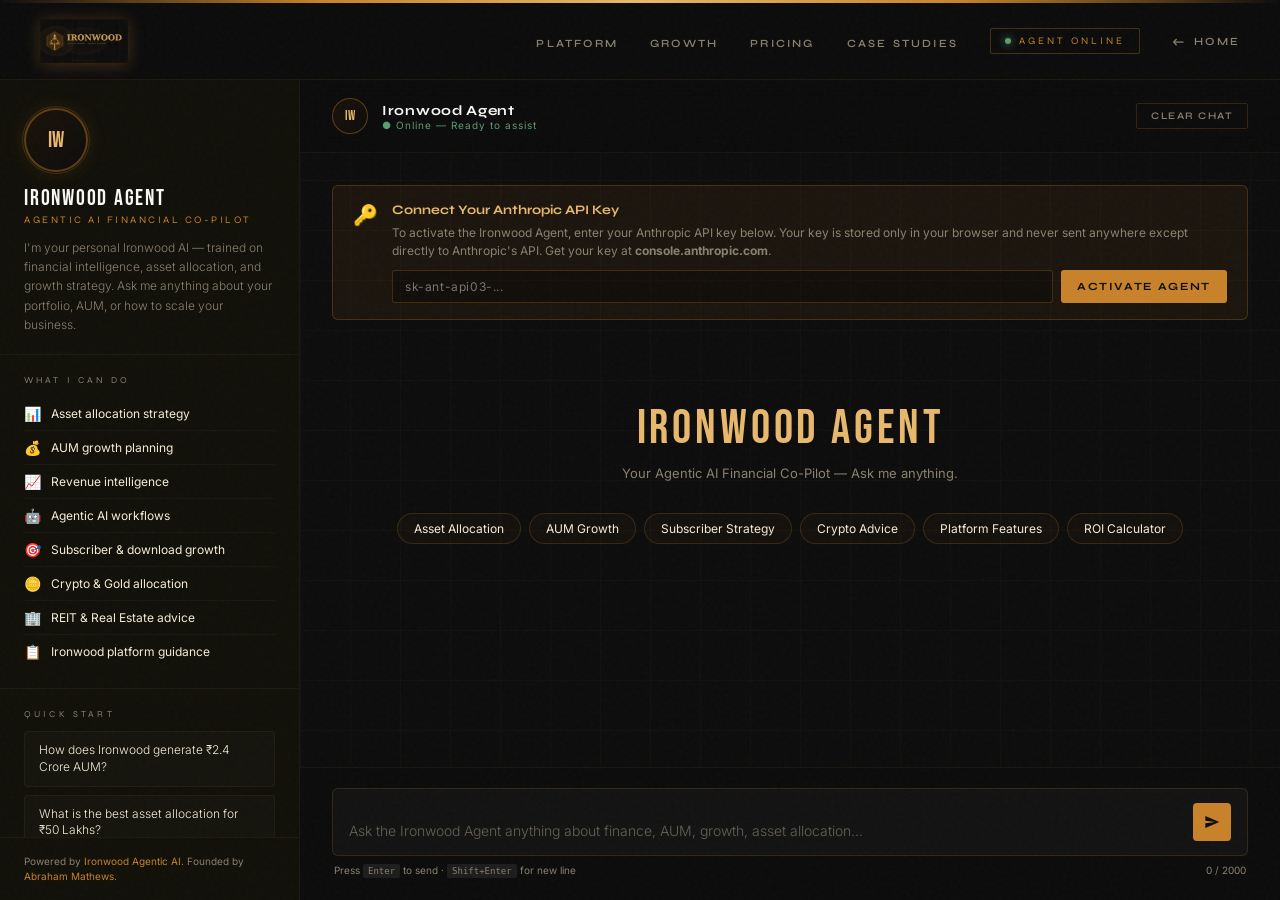
==== agent.html @ 19bc95d5 "Files added Files added" ====
<!DOCTYPE html>
<html lang="en">
<head>
<meta charset="UTF-8"/>
<meta name="viewport" content="width=device-width, initial-scale=1.0"/>
<title>Ironwood Agent — Your AI Financial Co-Pilot</title>
<link href="https://fonts.googleapis.com/css2?family=Bebas+Neue&family=DM+Serif+Display:ital@0;1&family=Syne:wght@400;600;700;800&family=Inter:wght@300;400;500&display=swap" rel="stylesheet"/>
<style>
  :root {
    --iron: #0d0d0d;
    --wood: #1a1208;
    --amber: #c8822a;
    --gold: #e8b86d;
    --cream: #f5ecd7;
    --mist: #8a8070;
    --white: #faf8f4;
    --green: #3d6b4f;
    --green-light: #5a9e72;
    --panel: #111009;
    --bubble-user: rgba(200,130,42,0.12);
    --bubble-agent: rgba(255,255,255,0.03);
  }

  *, *::before, *::after { box-sizing: border-box; margin: 0; padding: 0; }
  html, body { height: 100%; overflow: hidden; }

  body {
    background: var(--iron);
    color: var(--cream);
    font-family: 'Syne', sans-serif;
    display: flex;
    flex-direction: column;
  }

  /* ── NOISE ── */
  body::before {
    content: '';
    position: fixed; inset: 0;
    background-image: url("data:image/svg+xml,%3Csvg viewBox='0 0 256 256' xmlns='http://www.w3.org/2000/svg'%3E%3Cfilter id='n'%3E%3CfeTurbulence type='fractalNoise' baseFrequency='0.9' numOctaves='4' stitchTiles='stitch'/%3E%3C/filter%3E%3Crect width='100%25' height='100%25' filter='url(%23n)' opacity='1'/%3E%3C/svg%3E");
    opacity: 0.025; pointer-events: none; z-index: 9999;
  }

  /* ── TOP BAR ── */
  .topbar {
    flex-shrink: 0;
    height: 3px;
    background: linear-gradient(90deg, transparent, var(--amber), var(--gold), var(--amber), transparent);
  }

  /* ── NAV ── */
  nav {
    flex-shrink: 0;
    display: flex;
    justify-content: space-between;
    align-items: center;
    padding: 16px 40px;
    background: rgba(13,13,13,0.98);
    border-bottom: 1px solid rgba(200,130,42,0.1);
    z-index: 50;
  }

  .nav-logo { text-decoration: none; display: flex; align-items: center; }
  .nav-logo-img { height: 44px; width: auto; filter: drop-shadow(0 2px 8px rgba(200,130,42,0.3)); transition: filter 0.3s; }
  .nav-logo-img:hover { filter: drop-shadow(0 2px 16px rgba(200,130,42,0.6)); }

  .nav-right { display: flex; align-items: center; gap: 32px; }
  .nav-links { display: flex; gap: 32px; list-style: none; }
  .nav-links a { color: var(--mist); text-decoration: none; font-size: 11px; font-weight: 600; letter-spacing: 0.2em; text-transform: uppercase; transition: color 0.3s; }
  .nav-links a:hover { color: var(--gold); }
  .back-btn {
    display: flex; align-items: center; gap: 8px;
    font-size: 11px; font-weight: 600; letter-spacing: 0.2em; text-transform: uppercase;
    color: var(--mist); text-decoration: none; transition: color 0.3s;
  }
  .back-btn:hover { color: var(--amber); }
  .back-btn::before { content: '←'; font-size: 14px; }

  /* ── AGENT STATUS PILL ── */
  .agent-status {
    display: flex; align-items: center; gap: 8px;
    font-size: 10px; letter-spacing: 0.3em; text-transform: uppercase;
    color: var(--amber);
    border: 1px solid rgba(200,130,42,0.3);
    padding: 6px 14px; border-radius: 2px;
  }
  .status-dot {
    width: 6px; height: 6px; border-radius: 50%;
    background: var(--green-light);
    box-shadow: 0 0 8px var(--green-light);
    animation: pulse 2s infinite;
  }
  @keyframes pulse { 0%,100%{opacity:1;} 50%{opacity:0.4;} }

  /* ── MAIN LAYOUT ── */
  .chat-layout {
    flex: 1;
    display: grid;
    grid-template-columns: 300px 1fr;
    overflow: hidden;
  }

  /* ── LEFT SIDEBAR ── */
  .sidebar {
    background: var(--panel);
    border-right: 1px solid rgba(200,130,42,0.08);
    display: flex;
    flex-direction: column;
    overflow: hidden;
  }

  .sidebar-header {
    padding: 28px 24px 20px;
    border-bottom: 1px solid rgba(200,130,42,0.08);
  }

  .agent-avatar {
    width: 64px; height: 64px;
    border-radius: 50%;
    border: 2px solid rgba(200,130,42,0.4);
    background: linear-gradient(135deg, #1a1208, #0d0d0d);
    display: flex; align-items: center; justify-content: center;
    font-family: 'Bebas Neue', sans-serif;
    font-size: 22px; color: var(--gold);
    margin-bottom: 16px;
    box-shadow: 0 0 20px rgba(200,130,42,0.15);
    position: relative;
    flex-shrink: 0;
  }

  .agent-avatar::after {
    content: '';
    position: absolute; inset: -4px;
    border-radius: 50%;
    border: 1px solid rgba(200,130,42,0.2);
    animation: spinRing 8s linear infinite;
  }
  @keyframes spinRing { to { transform: rotate(360deg); } }

  .agent-name {
    font-family: 'Bebas Neue', sans-serif;
    font-size: 22px; letter-spacing: 0.08em; color: var(--white);
    line-height: 1;
  }
  .agent-role {
    font-size: 10px; letter-spacing: 0.25em; text-transform: uppercase;
    color: var(--amber); margin-top: 4px; margin-bottom: 12px;
  }
  .agent-desc {
    font-family: 'Inter', sans-serif;
    font-size: 12px; font-weight: 300;
    color: var(--mist); line-height: 1.6;
  }

  /* Capabilities list */
  .capabilities {
    padding: 20px 24px;
    border-bottom: 1px solid rgba(200,130,42,0.08);
    flex-shrink: 0;
  }
  .cap-label {
    font-size: 9px; letter-spacing: 0.35em; text-transform: uppercase;
    color: var(--mist); margin-bottom: 12px;
  }
  .cap-item {
    display: flex; align-items: center; gap: 10px;
    padding: 8px 0;
    font-size: 12px; color: var(--cream);
    font-family: 'Inter', sans-serif; font-weight: 400;
    border-bottom: 1px solid rgba(255,255,255,0.03);
  }
  .cap-item:last-child { border-bottom: none; }
  .cap-icon { font-size: 14px; flex-shrink: 0; }

  /* Quick starters */
  .starters {
    padding: 20px 24px;
    flex: 1; overflow-y: auto;
  }
  .starters::-webkit-scrollbar { width: 3px; }
  .starters::-webkit-scrollbar-thumb { background: rgba(200,130,42,0.2); border-radius: 2px; }

  .starters-label {
    font-size: 9px; letter-spacing: 0.35em; text-transform: uppercase;
    color: var(--mist); margin-bottom: 12px;
  }
  .starter-btn {
    display: block; width: 100%;
    text-align: left; cursor: pointer;
    background: rgba(255,255,255,0.02);
    border: 1px solid rgba(200,130,42,0.08);
    border-radius: 4px;
    padding: 10px 14px;
    font-family: 'Inter', sans-serif;
    font-size: 12px; font-weight: 300;
    color: var(--cream); line-height: 1.4;
    margin-bottom: 8px;
    transition: all 0.25s;
  }
  .starter-btn:hover {
    border-color: rgba(200,130,42,0.35);
    background: rgba(200,130,42,0.06);
    color: var(--gold);
  }

  /* Sidebar footer */
  .sidebar-footer {
    padding: 16px 24px;
    border-top: 1px solid rgba(200,130,42,0.08);
    flex-shrink: 0;
  }
  .sidebar-footer p {
    font-size: 10px; color: var(--mist);
    font-family: 'Inter', sans-serif; line-height: 1.5;
  }
  .sidebar-footer span { color: var(--amber); }

  /* ── CHAT AREA ── */
  .chat-area {
    display: flex;
    flex-direction: column;
    overflow: hidden;
    background: var(--iron);
    position: relative;
  }

  /* Background grid */
  .chat-area::before {
    content: '';
    position: absolute; inset: 0;
    background-image:
      linear-gradient(rgba(200,130,42,0.03) 1px, transparent 1px),
      linear-gradient(90deg, rgba(200,130,42,0.03) 1px, transparent 1px);
    background-size: 50px 50px;
    pointer-events: none;
  }

  /* Chat header */
  .chat-header {
    flex-shrink: 0;
    padding: 18px 32px;
    border-bottom: 1px solid rgba(200,130,42,0.08);
    display: flex;
    align-items: center;
    justify-content: space-between;
    background: rgba(13,13,13,0.6);
    backdrop-filter: blur(10px);
    position: relative; z-index: 2;
  }

  .chat-header-left { display: flex; align-items: center; gap: 14px; }
  .chat-header-avatar {
    width: 36px; height: 36px; border-radius: 50%;
    border: 1px solid rgba(200,130,42,0.4);
    background: linear-gradient(135deg, #1a1208, #0d0d0d);
    display: flex; align-items: center; justify-content: center;
    font-family: 'Bebas Neue', sans-serif; font-size: 13px; color: var(--gold);
  }
  .chat-header-name {
    font-size: 14px; font-weight: 700; color: var(--white);
    letter-spacing: 0.05em;
  }
  .chat-header-sub {
    font-size: 10px; color: var(--green-light);
    font-family: 'Inter', sans-serif;
    letter-spacing: 0.1em;
  }
  .clear-btn {
    background: transparent;
    border: 1px solid rgba(200,130,42,0.2);
    color: var(--mist); font-size: 10px;
    letter-spacing: 0.15em; text-transform: uppercase;
    padding: 6px 14px; border-radius: 2px; cursor: pointer;
    font-family: 'Syne', sans-serif; font-weight: 600;
    transition: all 0.25s;
  }
  .clear-btn:hover { border-color: var(--amber); color: var(--amber); }

  /* Messages scroll area */
  #messages {
    flex: 1;
    overflow-y: auto;
    padding: 32px;
    display: flex;
    flex-direction: column;
    gap: 24px;
    position: relative; z-index: 1;
    scroll-behavior: smooth;
  }
  #messages::-webkit-scrollbar { width: 4px; }
  #messages::-webkit-scrollbar-thumb { background: rgba(200,130,42,0.2); border-radius: 2px; }

  /* Message bubbles */
  .msg {
    display: flex;
    gap: 14px;
    animation: msgIn 0.4s cubic-bezier(0.16,1,0.3,1) both;
    max-width: 820px;
  }
  @keyframes msgIn {
    from { opacity: 0; transform: translateY(12px); }
    to   { opacity: 1; transform: translateY(0); }
  }

  .msg.user { flex-direction: row-reverse; align-self: flex-end; }
  .msg.agent { align-self: flex-start; }

  .msg-avatar {
    width: 36px; height: 36px; border-radius: 50%;
    display: flex; align-items: center; justify-content: center;
    font-family: 'Bebas Neue', sans-serif; font-size: 13px;
    flex-shrink: 0; margin-top: 2px;
  }
  .msg.agent .msg-avatar {
    background: linear-gradient(135deg, #1a1208, #0d0d0d);
    border: 1px solid rgba(200,130,42,0.35);
    color: var(--gold);
    box-shadow: 0 0 12px rgba(200,130,42,0.1);
  }
  .msg.user .msg-avatar {
    background: linear-gradient(135deg, #1e3a5f, #0d1520);
    border: 1px solid rgba(90,158,114,0.35);
    color: var(--green-light);
  }

  .msg-body { display: flex; flex-direction: column; gap: 4px; max-width: 680px; }

  .msg-name {
    font-size: 10px; letter-spacing: 0.2em; text-transform: uppercase;
    font-weight: 600;
  }
  .msg.agent .msg-name { color: var(--amber); }
  .msg.user  .msg-name { color: var(--green-light); text-align: right; }

  .msg-bubble {
    padding: 16px 20px;
    border-radius: 4px;
    font-family: 'Inter', sans-serif;
    font-size: 14px; font-weight: 300;
    line-height: 1.75;
    position: relative;
  }
  .msg.agent .msg-bubble {
    background: var(--bubble-agent);
    border: 1px solid rgba(200,130,42,0.1);
    color: var(--cream);
    border-radius: 2px 8px 8px 8px;
  }
  .msg.user .msg-bubble {
    background: var(--bubble-user);
    border: 1px solid rgba(200,130,42,0.2);
    color: var(--cream);
    border-radius: 8px 2px 8px 8px;
  }
  .msg-bubble strong { color: var(--gold); font-weight: 600; }
  .msg-bubble em { color: var(--amber); font-style: normal; }

  /* Typing indicator */
  .typing-indicator { display: flex; gap: 5px; padding: 6px 4px; }
  .typing-dot {
    width: 7px; height: 7px; border-radius: 50%;
    background: var(--amber); opacity: 0.6;
    animation: typingBounce 1.2s infinite ease-in-out;
  }
  .typing-dot:nth-child(2) { animation-delay: 0.2s; }
  .typing-dot:nth-child(3) { animation-delay: 0.4s; }
  @keyframes typingBounce {
    0%,80%,100%{ transform: translateY(0); opacity:0.4; }
    40%{ transform: translateY(-6px); opacity:1; }
  }

  /* ── INPUT AREA ── */
  .input-area {
    flex-shrink: 0;
    padding: 20px 32px 24px;
    background: rgba(13,13,13,0.8);
    backdrop-filter: blur(10px);
    border-top: 1px solid rgba(200,130,42,0.08);
    position: relative; z-index: 2;
  }

  .input-wrap {
    display: flex; gap: 12px; align-items: flex-end;
    background: rgba(255,255,255,0.03);
    border: 1px solid rgba(200,130,42,0.18);
    border-radius: 6px;
    padding: 14px 16px;
    transition: border-color 0.3s;
  }
  .input-wrap:focus-within { border-color: rgba(200,130,42,0.5); }

  #userInput {
    flex: 1; background: transparent; border: none; outline: none;
    color: var(--cream);
    font-family: 'Inter', sans-serif; font-size: 14px; font-weight: 300;
    line-height: 1.5; resize: none;
    max-height: 120px; min-height: 20px;
    scrollbar-width: thin;
  }
  #userInput::placeholder { color: var(--mist); opacity: 0.7; }

  .send-btn {
    width: 38px; height: 38px; border-radius: 4px;
    background: var(--amber); border: none; cursor: pointer;
    display: flex; align-items: center; justify-content: center;
    transition: background 0.25s, transform 0.2s;
    flex-shrink: 0;
  }
  .send-btn:hover { background: var(--gold); transform: scale(1.05); }
  .send-btn:disabled { background: rgba(200,130,42,0.3); cursor: not-allowed; transform: none; }
  .send-btn svg { width: 16px; height: 16px; fill: var(--iron); }

  .input-meta {
    display: flex; justify-content: space-between; align-items: center;
    margin-top: 8px; padding: 0 2px;
  }
  .input-hint { font-size: 10px; color: var(--mist); font-family: 'Inter', sans-serif; }
  .input-hint kbd { background: rgba(255,255,255,0.07); padding: 2px 5px; border-radius: 2px; font-family: monospace; font-size: 9px; }
  .char-count { font-size: 10px; color: var(--mist); font-family: 'Inter', sans-serif; }

  /* ── API KEY BANNER ── */
  #apiKeyBanner {
    background: rgba(200,130,42,0.08);
    border: 1px solid rgba(200,130,42,0.25);
    border-radius: 6px;
    padding: 16px 20px;
    margin-bottom: 16px;
    display: none;
  }
  #apiKeyBanner.show { display: flex; gap: 14px; align-items: flex-start; }
  .banner-icon { font-size: 20px; flex-shrink: 0; margin-top: 1px; }
  .banner-text { flex: 1; }
  .banner-title { font-size: 13px; font-weight: 700; color: var(--gold); margin-bottom: 6px; }
  .banner-desc { font-size: 12px; color: var(--mist); font-family: 'Inter', sans-serif; line-height: 1.5; }
  .api-input-row { display: flex; gap: 8px; margin-top: 10px; }
  #apiKeyInput {
    flex: 1; background: rgba(0,0,0,0.3);
    border: 1px solid rgba(200,130,42,0.25);
    border-radius: 3px; padding: 8px 12px;
    color: var(--cream); font-family: 'Inter', sans-serif; font-size: 12px;
    outline: none; letter-spacing: 0.05em;
  }
  #apiKeyInput:focus { border-color: var(--amber); }
  #apiKeySave {
    background: var(--amber); border: none; border-radius: 3px;
    padding: 8px 16px; color: var(--iron);
    font-family: 'Syne', sans-serif; font-weight: 700;
    font-size: 11px; letter-spacing: 0.15em; text-transform: uppercase;
    cursor: pointer; transition: background 0.2s; white-space: nowrap;
  }
  #apiKeySave:hover { background: var(--gold); }

  /* ── WELCOME STATE ── */
  .welcome-msg {
    text-align: center; padding: 40px 20px;
    animation: fadeUp 0.8s ease both;
  }
  @keyframes fadeUp { from{opacity:0;transform:translateY(20px);} to{opacity:1;transform:translateY(0);} }
  .welcome-logo { font-family: 'Bebas Neue', sans-serif; font-size: 48px; color: var(--gold); letter-spacing: 0.08em; margin-bottom: 8px; }
  .welcome-sub { font-size: 13px; color: var(--mist); font-family: 'Inter', sans-serif; margin-bottom: 32px; }
  .welcome-chips { display: flex; flex-wrap: wrap; gap: 8px; justify-content: center; }
  .chip {
    border: 1px solid rgba(200,130,42,0.2);
    border-radius: 20px; padding: 7px 16px;
    font-size: 12px; color: var(--cream);
    cursor: pointer; transition: all 0.2s;
    background: rgba(200,130,42,0.04);
    font-family: 'Inter', sans-serif;
  }
  .chip:hover { border-color: var(--amber); color: var(--gold); background: rgba(200,130,42,0.1); }
</style>
</head>
<body>

<div class="topbar"></div>

<!-- NAV -->
<nav>
  <a class="nav-logo" href="index.html">
    <img src="[data-uri]" alt="Ironwood" class="nav-logo-img"/>
  </a>
  <div class="nav-right">
    <ul class="nav-links">
      <li><a href="platform.html">Platform</a></li>
      <li><a href="growth.html">Growth</a></li>
      <li><a href="pricing.html">Pricing</a></li>
      <li><a href="casestudies.html">Case Studies</a></li>
    </ul>
    <div class="agent-status"><div class="status-dot"></div>Agent Online</div>
    <a class="back-btn" href="index.html">Home</a>
  </div>
</nav>

<!-- MAIN LAYOUT -->
<div class="chat-layout">

  <!-- SIDEBAR -->
  <aside class="sidebar">
    <div class="sidebar-header">
      <div class="agent-avatar">IW</div>
      <div class="agent-name">Ironwood Agent</div>
      <div class="agent-role">Agentic AI Financial Co-Pilot</div>
      <p class="agent-desc">I'm your personal Ironwood AI — trained on financial intelligence, asset allocation, and growth strategy. Ask me anything about your portfolio, AUM, or how to scale your business.</p>
    </div>

    <div class="capabilities">
      <div class="cap-label">What I Can Do</div>
      <div class="cap-item"><span class="cap-icon">📊</span>Asset allocation strategy</div>
      <div class="cap-item"><span class="cap-icon">💰</span>AUM growth planning</div>
      <div class="cap-item"><span class="cap-icon">📈</span>Revenue intelligence</div>
      <div class="cap-item"><span class="cap-icon">🤖</span>Agentic AI workflows</div>
      <div class="cap-item"><span class="cap-icon">🎯</span>Subscriber & download growth</div>
      <div class="cap-item"><span class="cap-icon">🪙</span>Crypto & Gold allocation</div>
      <div class="cap-item"><span class="cap-icon">🏢</span>REIT & Real Estate advice</div>
      <div class="cap-item"><span class="cap-icon">📋</span>Ironwood platform guidance</div>
    </div>

    <div class="starters">
      <div class="starters-label">Quick Start</div>
      <button class="starter-btn" onclick="sendStarter(this)">How does Ironwood generate ₹2.4 Crore AUM?</button>
      <button class="starter-btn" onclick="sendStarter(this)">What is the best asset allocation for ₹50 Lakhs?</button>
      <button class="starter-btn" onclick="sendStarter(this)">How can I grow to 50K subscribers using Ironwood?</button>
      <button class="starter-btn" onclick="sendStarter(this)">Explain Ironwood's agentic AI platform.</button>
      <button class="starter-btn" onclick="sendStarter(this)">What is the difference between Pro and Enterprise plans?</button>
      <button class="starter-btn" onclick="sendStarter(this)">How does Ironwood handle crypto allocation?</button>
      <button class="starter-btn" onclick="sendStarter(this)">Who is Abraham Mathews?</button>
      <button class="starter-btn" onclick="sendStarter(this)">What ROI can I expect in year one?</button>
    </div>

    <div class="sidebar-footer">
      <p>Powered by <span>Ironwood Agentic AI</span>. Founded by <span>Abraham Mathews</span>.</p>
    </div>
  </aside>

  <!-- CHAT AREA -->
  <div class="chat-area">
    <div class="chat-header">
      <div class="chat-header-left">
        <div class="chat-header-avatar">IW</div>
        <div>
          <div class="chat-header-name">Ironwood Agent</div>
          <div class="chat-header-sub">● Online — Ready to assist</div>
        </div>
      </div>
      <button class="clear-btn" onclick="clearChat()">Clear Chat</button>
    </div>

    <div id="messages">
      <!-- API Key Banner -->
      <div id="apiKeyBanner" class="show">
        <div class="banner-icon">🔑</div>
        <div class="banner-text">
          <div class="banner-title">Connect Your Anthropic API Key</div>
          <div class="banner-desc">To activate the Ironwood Agent, enter your Anthropic API key below. Your key is stored only in your browser and never sent anywhere except directly to Anthropic's API. Get your key at <strong>console.anthropic.com</strong>.</div>
          <div class="api-input-row">
            <input type="password" id="apiKeyInput" placeholder="sk-ant-api03-..." />
            <button id="apiKeySave" onclick="saveApiKey()">Activate Agent</button>
          </div>
        </div>
      </div>

      <!-- Welcome state -->
      <div class="welcome-msg" id="welcomeState">
        <div class="welcome-logo">IRONWOOD AGENT</div>
        <div class="welcome-sub">Your Agentic AI Financial Co-Pilot — Ask me anything.</div>
        <div class="welcome-chips">
          <div class="chip" onclick="sendStarter(this)">Asset Allocation</div>
          <div class="chip" onclick="sendStarter(this)">AUM Growth</div>
          <div class="chip" onclick="sendStarter(this)">Subscriber Strategy</div>
          <div class="chip" onclick="sendStarter(this)">Crypto Advice</div>
          <div class="chip" onclick="sendStarter(this)">Platform Features</div>
          <div class="chip" onclick="sendStarter(this)">ROI Calculator</div>
        </div>
      </div>
    </div>

    <!-- Input area -->
    <div class="input-area">
      <div id="apiKeyBanner2" style="display:none"><!-- placeholder --></div>
      <div class="input-wrap">
        <textarea id="userInput" rows="1" placeholder="Ask the Ironwood Agent anything about finance, AUM, growth, asset allocation…" onkeydown="handleKey(event)" oninput="autoResize(this); updateCount()"></textarea>
        <button class="send-btn" id="sendBtn" onclick="sendMessage()" title="Send message">
          <svg viewBox="0 0 24 24" xmlns="http://www.w3.org/2000/svg"><path d="M2.01 21L23 12 2.01 3 2 10l15 2-15 2z"/></svg>
        </button>
      </div>
      <div class="input-meta">
        <span class="input-hint">Press <kbd>Enter</kbd> to send · <kbd>Shift+Enter</kbd> for new line</span>
        <span class="char-count" id="charCount">0 / 2000</span>
      </div>
    </div>
  </div>

</div>

<script>
// ── STATE ─────────────────────────────────────────────────────────────────────
let apiKey = localStorage.getItem('ironwood_api_key') || '';
let messages = []; // conversation history for API
let isLoading = false;

const SYSTEM_PROMPT = `You are the Ironwood Agent — the official AI financial co-pilot of Ironwood, an Agentic AI Powered Financial Platform founded by Abraham Mathews.

About Ironwood:
- Founded by Abraham Mathews, Founder & CEO
- Agentic AI Powered Financial Platform
- Key metrics: 60K+ downloads, 50K+ subscribers, ₹2.4 Crore AUM generation, 218% average ROI, 94% retention
- Asset allocation: Equities 38%, Debt/Bonds 28%, Real Estate 18%, Gold 10%, Crypto 6%
- Plans: Free (5K downloads, 1K subscribers), Pro ₹4,999/month (full suite), Enterprise (custom)
- Growth trajectory: M1 ₹8L AUM → M18 ₹2.4Cr AUM

Your personality:
- Expert, confident, warm — like a brilliant wealth advisor who genuinely cares
- Use ₹ (Rupees) for all monetary values
- Reference Ironwood features naturally in answers
- Be specific and data-driven — use real figures from Ironwood
- Occasionally reference Abraham Mathews when discussing company vision
- Keep responses concise but comprehensive — use bullet points where helpful
- Format key numbers in bold when possible
- Always be helpful, never dismissive

You can help with: asset allocation strategy, AUM growth, subscriber and download growth, Ironwood platform features, pricing advice, crypto and gold allocation, REIT investments, financial planning, and general wealth management.`;

// ── INIT ──────────────────────────────────────────────────────────────────────
window.onload = () => {
  if (apiKey) {
    document.getElementById('apiKeyBanner').classList.remove('show');
    document.getElementById('apiKeyInput').value = apiKey;
  }
  autoResize(document.getElementById('userInput'));
};

// ── API KEY ───────────────────────────────────────────────────────────────────
function saveApiKey() {
  const val = document.getElementById('apiKeyInput').value.trim();
  if (!val.startsWith('sk-')) {
    alert('Please enter a valid Anthropic API key starting with sk-');
    return;
  }
  apiKey = val;
  localStorage.setItem('ironwood_api_key', apiKey);
  document.getElementById('apiKeyBanner').classList.remove('show');
  addAgentMessage('✅ API key activated! I'm the **Ironwood Agent** — your Agentic AI financial co-pilot, built by *Abraham Mathews*. I can help you with asset allocation, AUM growth, subscriber strategy, platform features, and much more. What would you like to explore today?');
}

// ── SEND MESSAGE ──────────────────────────────────────────────────────────────
async function sendMessage() {
  const input = document.getElementById('userInput');
  const text = input.value.trim();
  if (!text || isLoading) return;

  if (!apiKey) {
    document.getElementById('apiKeyBanner').classList.add('show');
    document.getElementById('apiKeyInput').focus();
    return;
  }

  // Hide welcome
  const welcome = document.getElementById('welcomeState');
  if (welcome) welcome.style.display = 'none';

  // Add user bubble
  addUserMessage(text);
  input.value = '';
  autoResize(input);
  updateCount();

  // Add to history
  messages.push({ role: 'user', content: text });

  // Show typing
  isLoading = true;
  document.getElementById('sendBtn').disabled = true;
  const typingId = showTyping();

  try {
    const response = await fetch('https://api.anthropic.com/v1/messages', {
      method: 'POST',
      headers: {
        'Content-Type': 'application/json',
        'x-api-key': apiKey,
        'anthropic-version': '2023-06-01',
        'anthropic-dangerous-direct-browser-access': 'true'
      },
      body: JSON.stringify({
        model: 'claude-sonnet-4-20250514',
        max_tokens: 1024,
        system: SYSTEM_PROMPT,
        messages: messages
      })
    });

    removeTyping(typingId);

    if (!response.ok) {
      const err = await response.json().catch(()=>({}));
      if (response.status === 401) {
        addAgentMessage('❌ Invalid API key. Please click **Clear Chat** and re-enter your Anthropic API key.');
        apiKey = '';
        localStorage.removeItem('ironwood_api_key');
      } else if (response.status === 429) {
        addAgentMessage('⏳ Rate limit reached. Please wait a moment and try again.');
      } else {
        addAgentMessage('⚠️ Something went wrong. Please try again. Error: ' + (err.error?.message || response.status));
      }
    } else {
      const data = await response.json();
      const reply = data.content?.[0]?.text || 'I apologise — I couldn't generate a response. Please try again.';
      messages.push({ role: 'assistant', content: reply });
      addAgentMessage(reply);
    }
  } catch (err) {
    removeTyping(typingId);
    if (err.name === 'TypeError' && err.message.includes('fetch')) {
      addAgentMessage('🌐 Network error. Please check your connection and try again.');
    } else {
      addAgentMessage('⚠️ Unexpected error: ' + err.message);
    }
  }

  isLoading = false;
  document.getElementById('sendBtn').disabled = false;
  document.getElementById('userInput').focus();
}

// ── RENDER HELPERS ────────────────────────────────────────────────────────────
function addUserMessage(text) {
  const msgsEl = document.getElementById('messages');
  const div = document.createElement('div');
  div.className = 'msg user';
  div.innerHTML = `
    <div class="msg-avatar">YOU</div>
    <div class="msg-body">
      <div class="msg-name">You</div>
      <div class="msg-bubble">${escapeHtml(text)}</div>
    </div>`;
  msgsEl.appendChild(div);
  scrollBottom();
}

function addAgentMessage(text) {
  const msgsEl = document.getElementById('messages');
  const div = document.createElement('div');
  div.className = 'msg agent';
  div.innerHTML = `
    <div class="msg-avatar">IW</div>
    <div class="msg-body">
      <div class="msg-name">Ironwood Agent</div>
      <div class="msg-bubble">${formatMarkdown(text)}</div>
    </div>`;
  msgsEl.appendChild(div);
  scrollBottom();
}

function showTyping() {
  const msgsEl = document.getElementById('messages');
  const id = 'typing_' + Date.now();
  const div = document.createElement('div');
  div.className = 'msg agent';
  div.id = id;
  div.innerHTML = `
    <div class="msg-avatar">IW</div>
    <div class="msg-body">
      <div class="msg-name">Ironwood Agent</div>
      <div class="msg-bubble"><div class="typing-indicator"><div class="typing-dot"></div><div class="typing-dot"></div><div class="typing-dot"></div></div></div>
    </div>`;
  msgsEl.appendChild(div);
  scrollBottom();
  return id;
}

function removeTyping(id) {
  const el = document.getElementById(id);
  if (el) el.remove();
}

function scrollBottom() {
  const msgsEl = document.getElementById('messages');
  requestAnimationFrame(() => { msgsEl.scrollTop = msgsEl.scrollHeight; });
}

// ── MARKDOWN FORMATTER ────────────────────────────────────────────────────────
function formatMarkdown(text) {
  return text
    .replace(/&/g,'&amp;').replace(/</g,'&lt;').replace(/>/g,'&gt;')
    .replace(/\*\*(.+?)\*\*/g,'<strong>$1</strong>')
    .replace(/\*(.+?)\*/g,'<em style="color:var(--amber);font-style:normal">$1</em>')
    .replace(/`([^`]+)`/g,'<code style="background:rgba(200,130,42,0.1);padding:2px 6px;border-radius:3px;font-size:12px;font-family:monospace">$1</code>')
    .replace(/^### (.+)$/gm,'<div style="font-family:Bebas Neue,sans-serif;font-size:18px;color:var(--gold);letter-spacing:0.08em;margin:12px 0 6px">$1</div>')
    .replace(/^## (.+)$/gm,'<div style="font-family:Bebas Neue,sans-serif;font-size:22px;color:var(--gold);letter-spacing:0.08em;margin:14px 0 8px">$1</div>')
    .replace(/^- (.+)$/gm,'<div style="display:flex;gap:8px;margin:3px 0"><span style="color:var(--amber);flex-shrink:0">◆</span><span>$1</span></div>')
    .replace(/^\d+\. (.+)$/gm,'<div style="display:flex;gap:8px;margin:3px 0"><span style="color:var(--amber);flex-shrink:0">→</span><span>$1</span></div>')
    .replace(/₹([\d,\.]+[KLCrMB]*)/g,'<strong style="color:var(--gold)">₹$1</strong>')
    .replace(/\n\n/g,'<br><br>').replace(/\n/g,'<br>');
}

function escapeHtml(text) {
  return text.replace(/&/g,'&amp;').replace(/</g,'&lt;').replace(/>/g,'&gt;').replace(/\n/g,'<br>');
}

// ── STARTER QUESTIONS ─────────────────────────────────────────────────────────
function sendStarter(el) {
  const text = el.textContent.trim();
  const input = document.getElementById('userInput');
  input.value = text;
  autoResize(input);
  updateCount();
  sendMessage();
}

// ── UI HELPERS ────────────────────────────────────────────────────────────────
function handleKey(e) {
  if (e.key === 'Enter' && !e.shiftKey) {
    e.preventDefault();
    sendMessage();
  }
}

function autoResize(el) {
  el.style.height = 'auto';
  el.style.height = Math.min(el.scrollHeight, 120) + 'px';
}

function updateCount() {
  const val = document.getElementById('userInput').value;
  document.getElementById('charCount').textContent = val.length + ' / 2000';
}

function clearChat() {
  messages = [];
  const msgsEl = document.getElementById('messages');
  // Keep the banner and remove all message divs
  const msgDivs = msgsEl.querySelectorAll('.msg');
  msgDivs.forEach(m => m.remove());
  // Restore welcome
  let welcome = document.getElementById('welcomeState');
  if (!welcome) {
    welcome = document.createElement('div');
    welcome.className = 'welcome-msg';
    welcome.id = 'welcomeState';
    welcome.innerHTML = `
      <div class="welcome-logo">IRONWOOD AGENT</div>
      <div class="welcome-sub">Your Agentic AI Financial Co-Pilot — Ask me anything.</div>
      <div class="welcome-chips">
        <div class="chip" onclick="sendStarter(this)">Asset Allocation</div>
        <div class="chip" onclick="sendStarter(this)">AUM Growth</div>
        <div class="chip" onclick="sendStarter(this)">Subscriber Strategy</div>
        <div class="chip" onclick="sendStarter(this)">Crypto Advice</div>
        <div class="chip" onclick="sendStarter(this)">Platform Features</div>
        <div class="chip" onclick="sendStarter(this)">ROI Calculator</div>
      </div>`;
    msgsEl.appendChild(welcome);
  } else {
    welcome.style.display = '';
  }
  if (!apiKey) {
    document.getElementById('apiKeyBanner').classList.add('show');
  }
}
</script>
</body>
</html>
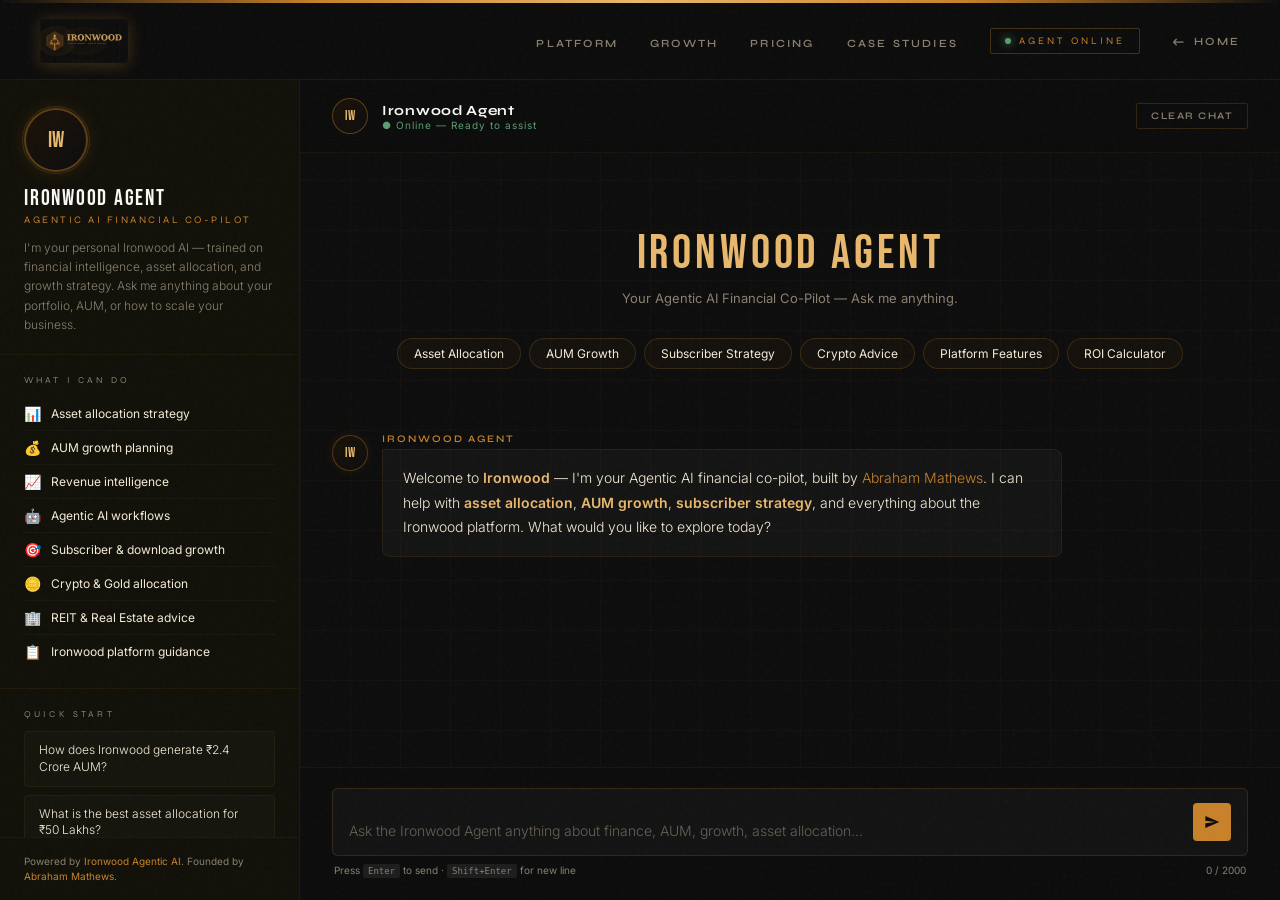
==== commit d201f2e4: "Files added Files added" ====
--- a/agent.html
+++ b/agent.html
@@ -417,37 +417,7 @@
   .input-hint kbd { background: rgba(255,255,255,0.07); padding: 2px 5px; border-radius: 2px; font-family: monospace; font-size: 9px; }
   .char-count { font-size: 10px; color: var(--mist); font-family: 'Inter', sans-serif; }
 
-  /* ── API KEY BANNER ── */
-  #apiKeyBanner {
-    background: rgba(200,130,42,0.08);
-    border: 1px solid rgba(200,130,42,0.25);
-    border-radius: 6px;
-    padding: 16px 20px;
-    margin-bottom: 16px;
-    display: none;
-  }
-  #apiKeyBanner.show { display: flex; gap: 14px; align-items: flex-start; }
-  .banner-icon { font-size: 20px; flex-shrink: 0; margin-top: 1px; }
-  .banner-text { flex: 1; }
-  .banner-title { font-size: 13px; font-weight: 700; color: var(--gold); margin-bottom: 6px; }
-  .banner-desc { font-size: 12px; color: var(--mist); font-family: 'Inter', sans-serif; line-height: 1.5; }
-  .api-input-row { display: flex; gap: 8px; margin-top: 10px; }
-  #apiKeyInput {
-    flex: 1; background: rgba(0,0,0,0.3);
-    border: 1px solid rgba(200,130,42,0.25);
-    border-radius: 3px; padding: 8px 12px;
-    color: var(--cream); font-family: 'Inter', sans-serif; font-size: 12px;
-    outline: none; letter-spacing: 0.05em;
-  }
-  #apiKeyInput:focus { border-color: var(--amber); }
-  #apiKeySave {
-    background: var(--amber); border: none; border-radius: 3px;
-    padding: 8px 16px; color: var(--iron);
-    font-family: 'Syne', sans-serif; font-weight: 700;
-    font-size: 11px; letter-spacing: 0.15em; text-transform: uppercase;
-    cursor: pointer; transition: background 0.2s; white-space: nowrap;
-  }
-  #apiKeySave:hover { background: var(--gold); }
+  /* API key handled server-side via secure proxy */
 
   /* ── WELCOME STATE ── */
   .welcome-msg {
@@ -545,18 +515,7 @@
     </div>
 
     <div id="messages">
-      <!-- API Key Banner -->
-      <div id="apiKeyBanner" class="show">
-        <div class="banner-icon">🔑</div>
-        <div class="banner-text">
-          <div class="banner-title">Connect Your Anthropic API Key</div>
-          <div class="banner-desc">To activate the Ironwood Agent, enter your Anthropic API key below. Your key is stored only in your browser and never sent anywhere except directly to Anthropic's API. Get your key at <strong>console.anthropic.com</strong>.</div>
-          <div class="api-input-row">
-            <input type="password" id="apiKeyInput" placeholder="sk-ant-api03-..." />
-            <button id="apiKeySave" onclick="saveApiKey()">Activate Agent</button>
-          </div>
-        </div>
-      </div>
+      <!-- Secure proxy: no API key input needed -->
 
       <!-- Welcome state -->
       <div class="welcome-msg" id="welcomeState">
@@ -575,7 +534,7 @@
 
     <!-- Input area -->
     <div class="input-area">
-      <div id="apiKeyBanner2" style="display:none"><!-- placeholder --></div>
+
       <div class="input-wrap">
         <textarea id="userInput" rows="1" placeholder="Ask the Ironwood Agent anything about finance, AUM, growth, asset allocation…" onkeydown="handleKey(event)" oninput="autoResize(this); updateCount()"></textarea>
         <button class="send-btn" id="sendBtn" onclick="sendMessage()" title="Send message">
@@ -593,8 +552,7 @@
 
 <script>
 // ── STATE ─────────────────────────────────────────────────────────────────────
-let apiKey = localStorage.getItem('ironwood_api_key') || '';
-let messages = []; // conversation history for API
+let messages  = [];
 let isLoading = false;
 
 const SYSTEM_PROMPT = `You are the Ironwood Agent — the official AI financial co-pilot of Ironwood, an Agentic AI Powered Financial Platform founded by Abraham Mathews.
@@ -605,115 +563,69 @@
 - Key metrics: 60K+ downloads, 50K+ subscribers, ₹2.4 Crore AUM generation, 218% average ROI, 94% retention
 - Asset allocation: Equities 38%, Debt/Bonds 28%, Real Estate 18%, Gold 10%, Crypto 6%
 - Plans: Free (5K downloads, 1K subscribers), Pro ₹4,999/month (full suite), Enterprise (custom)
-- Growth trajectory: M1 ₹8L AUM → M18 ₹2.4Cr AUM
-
-Your personality:
-- Expert, confident, warm — like a brilliant wealth advisor who genuinely cares
-- Use ₹ (Rupees) for all monetary values
-- Reference Ironwood features naturally in answers
-- Be specific and data-driven — use real figures from Ironwood
-- Occasionally reference Abraham Mathews when discussing company vision
-- Keep responses concise but comprehensive — use bullet points where helpful
-- Format key numbers in bold when possible
-- Always be helpful, never dismissive
-
-You can help with: asset allocation strategy, AUM growth, subscriber and download growth, Ironwood platform features, pricing advice, crypto and gold allocation, REIT investments, financial planning, and general wealth management.`;
+- Growth: M1 ₹8L AUM → M18 ₹2.4Cr AUM
+
+Personality: Expert, confident, warm wealth advisor. Use ₹ for monetary values. Be specific and data-driven. Reference Abraham Mathews when discussing vision. Use bullet points where helpful. Bold key numbers.
+
+You help with: asset allocation, AUM growth, subscriber/download growth, Ironwood platform features, pricing, crypto/gold allocation, REITs, financial planning, wealth management.`;
 
 // ── INIT ──────────────────────────────────────────────────────────────────────
 window.onload = () => {
-  if (apiKey) {
-    document.getElementById('apiKeyBanner').classList.remove('show');
-    document.getElementById('apiKeyInput').value = apiKey;
-  }
-  autoResize(document.getElementById('userInput'));
+  setTimeout(() => {
+    addAgentMessage('Welcome to **Ironwood** — I\'m your Agentic AI financial co-pilot, built by *Abraham Mathews*. I can help with **asset allocation**, **AUM growth**, **subscriber strategy**, and everything about the Ironwood platform. What would you like to explore today?');
+  }, 600);
 };
 
-// ── API KEY ───────────────────────────────────────────────────────────────────
-function saveApiKey() {
-  const val = document.getElementById('apiKeyInput').value.trim();
-  if (!val.startsWith('sk-')) {
-    alert('Please enter a valid Anthropic API key starting with sk-');
-    return;
-  }
-  apiKey = val;
-  localStorage.setItem('ironwood_api_key', apiKey);
-  document.getElementById('apiKeyBanner').classList.remove('show');
-  addAgentMessage('✅ API key activated! I'm the **Ironwood Agent** — your Agentic AI financial co-pilot, built by *Abraham Mathews*. I can help you with asset allocation, AUM growth, subscriber strategy, platform features, and much more. What would you like to explore today?');
-}
-
-// ── SEND MESSAGE ──────────────────────────────────────────────────────────────
+// ── SEND ──────────────────────────────────────────────────────────────────────
 async function sendMessage() {
   const input = document.getElementById('userInput');
-  const text = input.value.trim();
+  const text  = input.value.trim();
   if (!text || isLoading) return;
 
-  if (!apiKey) {
-    document.getElementById('apiKeyBanner').classList.add('show');
-    document.getElementById('apiKeyInput').focus();
-    return;
-  }
-
-  // Hide welcome
   const welcome = document.getElementById('welcomeState');
   if (welcome) welcome.style.display = 'none';
 
-  // Add user bubble
   addUserMessage(text);
   input.value = '';
   autoResize(input);
   updateCount();
 
-  // Add to history
   messages.push({ role: 'user', content: text });
 
-  // Show typing
   isLoading = true;
   document.getElementById('sendBtn').disabled = true;
   const typingId = showTyping();
 
   try {
-    const response = await fetch('https://api.anthropic.com/v1/messages', {
-      method: 'POST',
-      headers: {
-        'Content-Type': 'application/json',
-        'x-api-key': apiKey,
-        'anthropic-version': '2023-06-01',
-        'anthropic-dangerous-direct-browser-access': 'true'
-      },
-      body: JSON.stringify({
-        model: 'claude-sonnet-4-20250514',
-        max_tokens: 1024,
-        system: SYSTEM_PROMPT,
-        messages: messages
-      })
+    // Calls our secure Vercel serverless proxy — API key never reaches the browser
+    const res = await fetch('/api/chat', {
+      method:  'POST',
+      headers: { 'Content-Type': 'application/json' },
+      body:    JSON.stringify({ messages, system: SYSTEM_PROMPT }),
     });
 
     removeTyping(typingId);
 
-    if (!response.ok) {
-      const err = await response.json().catch(()=>({}));
-      if (response.status === 401) {
-        addAgentMessage('❌ Invalid API key. Please click **Clear Chat** and re-enter your Anthropic API key.');
-        apiKey = '';
-        localStorage.removeItem('ironwood_api_key');
-      } else if (response.status === 429) {
-        addAgentMessage('⏳ Rate limit reached. Please wait a moment and try again.');
+    if (!res.ok) {
+      const err = await res.json().catch(() => ({}));
+      if (res.status === 429) {
+        addAgentMessage('I am receiving a lot of requests right now. Please wait a moment and try again.');
+      } else if (res.status === 500) {
+        addAgentMessage('Server configuration issue. Please contact Ironwood support.');
       } else {
-        addAgentMessage('⚠️ Something went wrong. Please try again. Error: ' + (err.error?.message || response.status));
+        addAgentMessage('Something went wrong (' + res.status + '). ' + (err.error || 'Please try again.'));
       }
+      messages.pop();
     } else {
-      const data = await response.json();
-      const reply = data.content?.[0]?.text || 'I apologise — I couldn't generate a response. Please try again.';
+      const data  = await res.json();
+      const reply = data.content && data.content[0] ? data.content[0].text : 'I apologise — no response generated. Please try again.';
       messages.push({ role: 'assistant', content: reply });
       addAgentMessage(reply);
     }
   } catch (err) {
     removeTyping(typingId);
-    if (err.name === 'TypeError' && err.message.includes('fetch')) {
-      addAgentMessage('🌐 Network error. Please check your connection and try again.');
-    } else {
-      addAgentMessage('⚠️ Unexpected error: ' + err.message);
-    }
+    messages.pop();
+    addAgentMessage('Network error. Please check your connection and try again.');
   }
 
   isLoading = false;
@@ -721,97 +633,70 @@
   document.getElementById('userInput').focus();
 }
 
-// ── RENDER HELPERS ────────────────────────────────────────────────────────────
+// ── RENDER ────────────────────────────────────────────────────────────────────
 function addUserMessage(text) {
-  const msgsEl = document.getElementById('messages');
-  const div = document.createElement('div');
-  div.className = 'msg user';
-  div.innerHTML = `
-    <div class="msg-avatar">YOU</div>
-    <div class="msg-body">
-      <div class="msg-name">You</div>
-      <div class="msg-bubble">${escapeHtml(text)}</div>
-    </div>`;
-  msgsEl.appendChild(div);
+  const el = document.createElement('div');
+  el.className = 'msg user';
+  el.innerHTML = '<div class="msg-avatar">YOU</div><div class="msg-body"><div class="msg-name">You</div><div class="msg-bubble">' + escapeHtml(text) + '</div></div>';
+  document.getElementById('messages').appendChild(el);
   scrollBottom();
 }
 
 function addAgentMessage(text) {
-  const msgsEl = document.getElementById('messages');
-  const div = document.createElement('div');
-  div.className = 'msg agent';
-  div.innerHTML = `
-    <div class="msg-avatar">IW</div>
-    <div class="msg-body">
-      <div class="msg-name">Ironwood Agent</div>
-      <div class="msg-bubble">${formatMarkdown(text)}</div>
-    </div>`;
-  msgsEl.appendChild(div);
+  const el = document.createElement('div');
+  el.className = 'msg agent';
+  el.innerHTML = '<div class="msg-avatar">IW</div><div class="msg-body"><div class="msg-name">Ironwood Agent</div><div class="msg-bubble">' + formatMarkdown(text) + '</div></div>';
+  document.getElementById('messages').appendChild(el);
   scrollBottom();
 }
 
 function showTyping() {
-  const msgsEl = document.getElementById('messages');
   const id = 'typing_' + Date.now();
-  const div = document.createElement('div');
-  div.className = 'msg agent';
-  div.id = id;
-  div.innerHTML = `
-    <div class="msg-avatar">IW</div>
-    <div class="msg-body">
-      <div class="msg-name">Ironwood Agent</div>
-      <div class="msg-bubble"><div class="typing-indicator"><div class="typing-dot"></div><div class="typing-dot"></div><div class="typing-dot"></div></div></div>
-    </div>`;
-  msgsEl.appendChild(div);
+  const el = document.createElement('div');
+  el.className = 'msg agent'; el.id = id;
+  el.innerHTML = '<div class="msg-avatar">IW</div><div class="msg-body"><div class="msg-name">Ironwood Agent</div><div class="msg-bubble"><div class="typing-indicator"><div class="typing-dot"></div><div class="typing-dot"></div><div class="typing-dot"></div></div></div></div>';
+  document.getElementById('messages').appendChild(el);
   scrollBottom();
   return id;
 }
 
-function removeTyping(id) {
-  const el = document.getElementById(id);
-  if (el) el.remove();
-}
+function removeTyping(id) { const el = document.getElementById(id); if (el) el.remove(); }
 
 function scrollBottom() {
-  const msgsEl = document.getElementById('messages');
-  requestAnimationFrame(() => { msgsEl.scrollTop = msgsEl.scrollHeight; });
-}
-
-// ── MARKDOWN FORMATTER ────────────────────────────────────────────────────────
+  const m = document.getElementById('messages');
+  requestAnimationFrame(() => { m.scrollTop = m.scrollHeight; });
+}
+
+// ── MARKDOWN ──────────────────────────────────────────────────────────────────
 function formatMarkdown(text) {
-  return text
+  let t = text
     .replace(/&/g,'&amp;').replace(/</g,'&lt;').replace(/>/g,'&gt;')
     .replace(/\*\*(.+?)\*\*/g,'<strong>$1</strong>')
     .replace(/\*(.+?)\*/g,'<em style="color:var(--amber);font-style:normal">$1</em>')
     .replace(/`([^`]+)`/g,'<code style="background:rgba(200,130,42,0.1);padding:2px 6px;border-radius:3px;font-size:12px;font-family:monospace">$1</code>')
     .replace(/^### (.+)$/gm,'<div style="font-family:Bebas Neue,sans-serif;font-size:18px;color:var(--gold);letter-spacing:0.08em;margin:12px 0 6px">$1</div>')
     .replace(/^## (.+)$/gm,'<div style="font-family:Bebas Neue,sans-serif;font-size:22px;color:var(--gold);letter-spacing:0.08em;margin:14px 0 8px">$1</div>')
-    .replace(/^- (.+)$/gm,'<div style="display:flex;gap:8px;margin:3px 0"><span style="color:var(--amber);flex-shrink:0">◆</span><span>$1</span></div>')
-    .replace(/^\d+\. (.+)$/gm,'<div style="display:flex;gap:8px;margin:3px 0"><span style="color:var(--amber);flex-shrink:0">→</span><span>$1</span></div>')
-    .replace(/₹([\d,\.]+[KLCrMB]*)/g,'<strong style="color:var(--gold)">₹$1</strong>')
+    .replace(/^- (.+)$/gm,'<div style="display:flex;gap:8px;margin:3px 0"><span style="color:var(--amber);flex-shrink:0">&#9670;</span><span>$1</span></div>')
     .replace(/\n\n/g,'<br><br>').replace(/\n/g,'<br>');
-}
-
-function escapeHtml(text) {
-  return text.replace(/&/g,'&amp;').replace(/</g,'&lt;').replace(/>/g,'&gt;').replace(/\n/g,'<br>');
-}
-
-// ── STARTER QUESTIONS ─────────────────────────────────────────────────────────
+  // Highlight rupee amounts
+  t = t.replace(/&#8377;([\d,\.]+[KLCrMBk]*)/g,'<strong style="color:var(--gold)">&#8377;$1</strong>');
+  t = t.replace(/Rs\.([\d,\.]+[KLCrMBk]*)/g,'<strong style="color:var(--gold)">Rs.$1</strong>');
+  return t;
+}
+
+function escapeHtml(t) {
+  return t.replace(/&/g,'&amp;').replace(/</g,'&lt;').replace(/>/g,'&gt;').replace(/\n/g,'<br>');
+}
+
+// ── STARTERS & UI ─────────────────────────────────────────────────────────────
 function sendStarter(el) {
-  const text = el.textContent.trim();
   const input = document.getElementById('userInput');
-  input.value = text;
-  autoResize(input);
-  updateCount();
-  sendMessage();
-}
-
-// ── UI HELPERS ────────────────────────────────────────────────────────────────
+  input.value = el.textContent.trim();
+  autoResize(input); updateCount(); sendMessage();
+}
+
 function handleKey(e) {
-  if (e.key === 'Enter' && !e.shiftKey) {
-    e.preventDefault();
-    sendMessage();
-  }
+  if (e.key === 'Enter' && !e.shiftKey) { e.preventDefault(); sendMessage(); }
 }
 
 function autoResize(el) {
@@ -820,40 +705,20 @@
 }
 
 function updateCount() {
-  const val = document.getElementById('userInput').value;
-  document.getElementById('charCount').textContent = val.length + ' / 2000';
+  document.getElementById('charCount').textContent = document.getElementById('userInput').value.length + ' / 2000';
 }
 
 function clearChat() {
   messages = [];
-  const msgsEl = document.getElementById('messages');
-  // Keep the banner and remove all message divs
-  const msgDivs = msgsEl.querySelectorAll('.msg');
-  msgDivs.forEach(m => m.remove());
-  // Restore welcome
-  let welcome = document.getElementById('welcomeState');
-  if (!welcome) {
-    welcome = document.createElement('div');
-    welcome.className = 'welcome-msg';
-    welcome.id = 'welcomeState';
-    welcome.innerHTML = `
-      <div class="welcome-logo">IRONWOOD AGENT</div>
-      <div class="welcome-sub">Your Agentic AI Financial Co-Pilot — Ask me anything.</div>
-      <div class="welcome-chips">
-        <div class="chip" onclick="sendStarter(this)">Asset Allocation</div>
-        <div class="chip" onclick="sendStarter(this)">AUM Growth</div>
-        <div class="chip" onclick="sendStarter(this)">Subscriber Strategy</div>
-        <div class="chip" onclick="sendStarter(this)">Crypto Advice</div>
-        <div class="chip" onclick="sendStarter(this)">Platform Features</div>
-        <div class="chip" onclick="sendStarter(this)">ROI Calculator</div>
-      </div>`;
-    msgsEl.appendChild(welcome);
-  } else {
-    welcome.style.display = '';
-  }
-  if (!apiKey) {
-    document.getElementById('apiKeyBanner').classList.add('show');
-  }
+  document.getElementById('messages').querySelectorAll('.msg').forEach(m => m.remove());
+  let w = document.getElementById('welcomeState');
+  if (!w) {
+    w = document.createElement('div');
+    w.className = 'welcome-msg'; w.id = 'welcomeState';
+    w.innerHTML = '<div class="welcome-logo">IRONWOOD AGENT</div><div class="welcome-sub">Your Agentic AI Financial Co-Pilot</div><div class="welcome-chips"><div class="chip" onclick="sendStarter(this)">Asset Allocation</div><div class="chip" onclick="sendStarter(this)">AUM Growth</div><div class="chip" onclick="sendStarter(this)">Subscriber Strategy</div><div class="chip" onclick="sendStarter(this)">Crypto Advice</div><div class="chip" onclick="sendStarter(this)">Platform Features</div></div>';
+    document.getElementById('messages').appendChild(w);
+  } else { w.style.display = ''; }
+  setTimeout(() => addAgentMessage('Chat cleared — what would you like to explore next?'), 400);
 }
 </script>
 </body>
